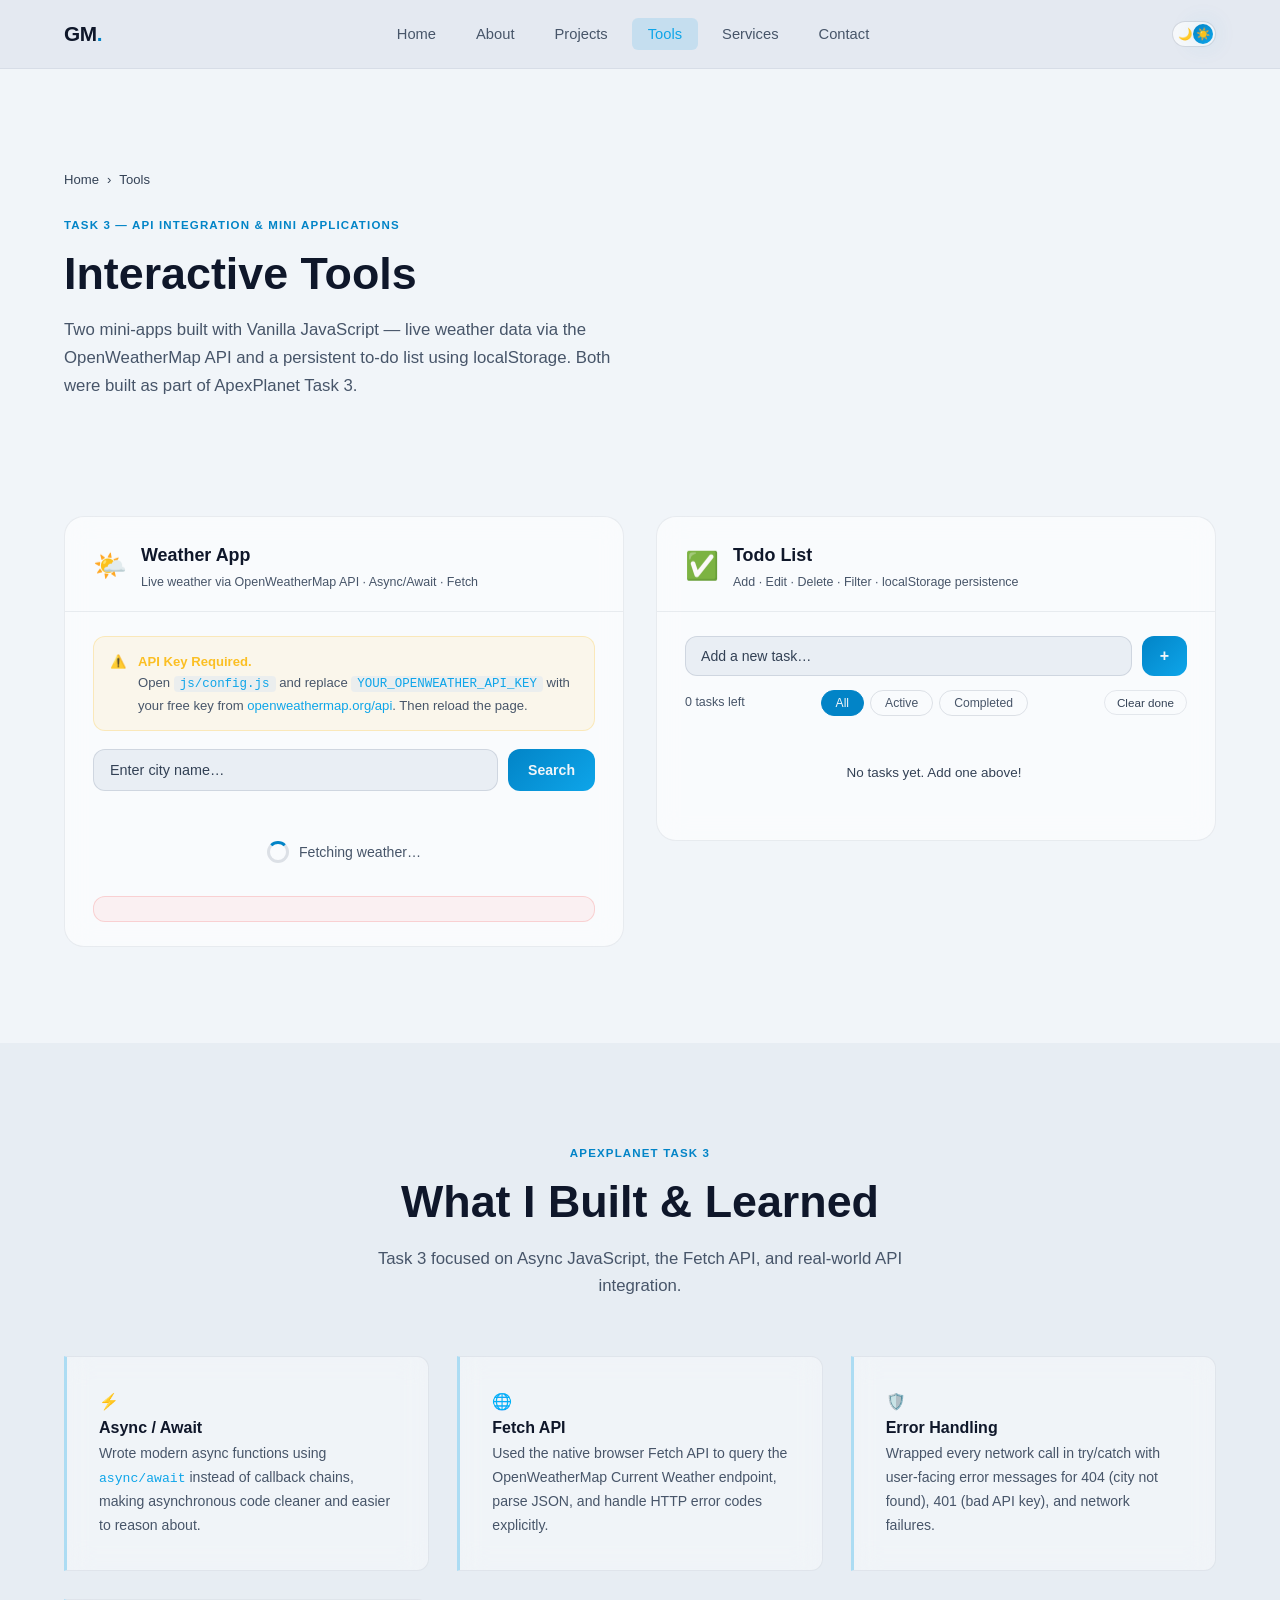
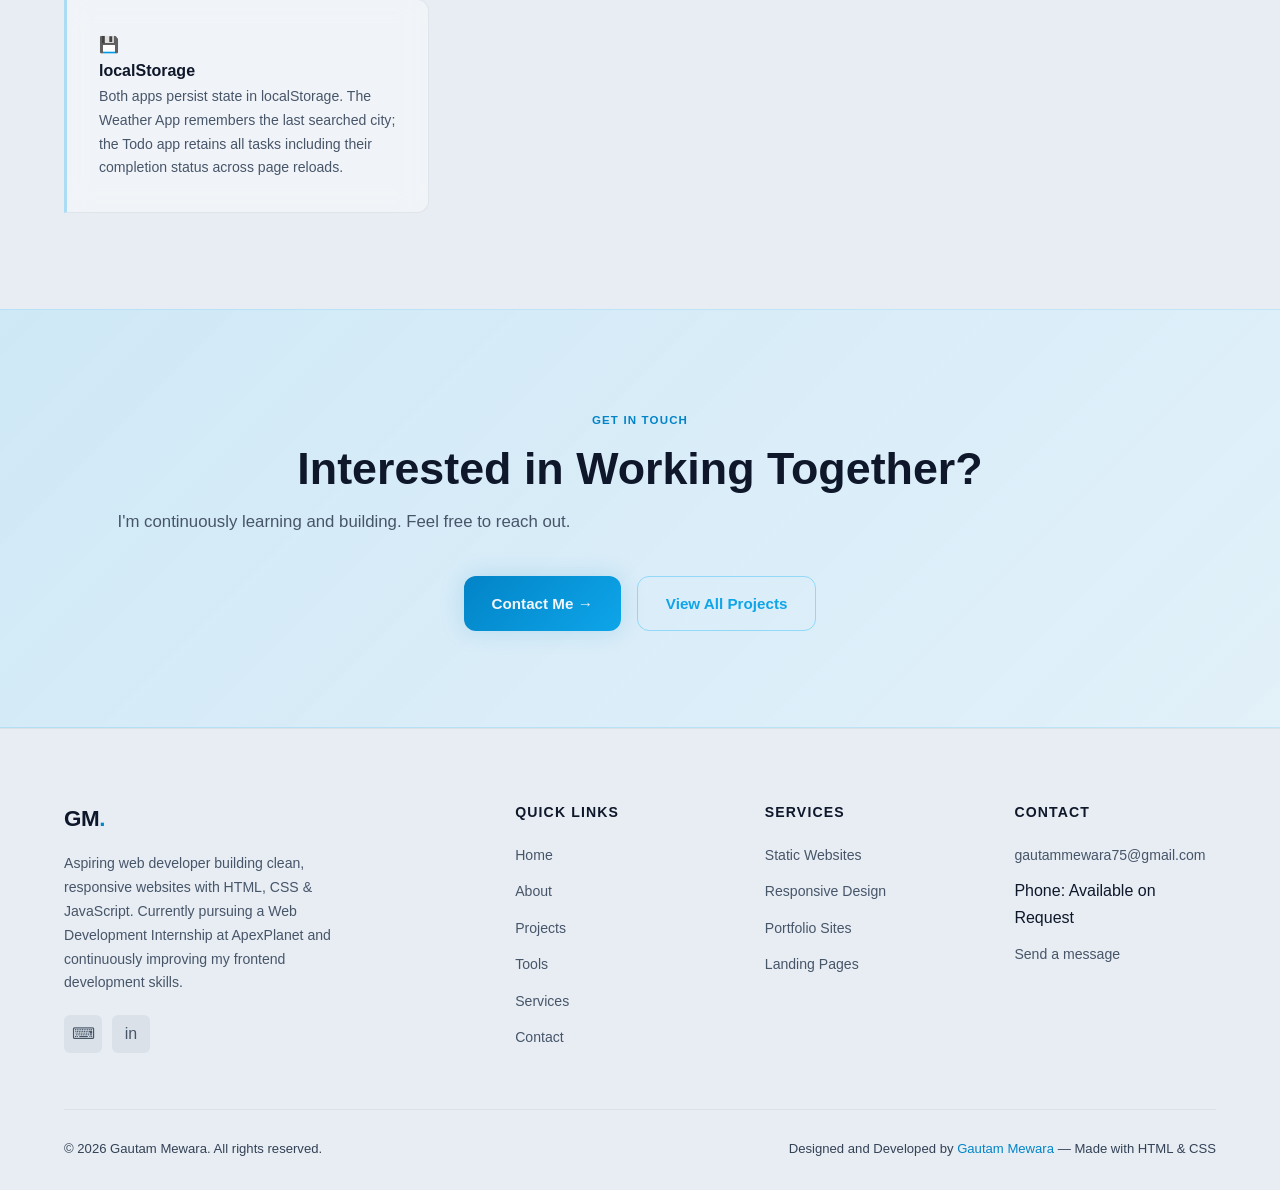
==== tools.html @ 964f6d67 "Add files via upload" ====
<!DOCTYPE html>
<html lang="en">
<head>
  <!-- Created by Gautam Mewara -->
  <script>
    (function () {
      try {
        var stored = localStorage.getItem('theme');
        var theme = stored || (matchMedia('(prefers-color-scheme: light)').matches ? 'light' : 'dark');
        if (theme === 'light') document.documentElement.setAttribute('data-theme', 'light');
      } catch (e) { /* localStorage unavailable */ }
    })();
  </script>
  <meta charset="UTF-8" />
  <meta name="viewport" content="width=device-width, initial-scale=1.0" />
  <meta name="description" content="Interactive Tools by Gautam Mewara — Weather App (OpenWeatherMap API) and Todo List with localStorage persistence. Task 3 — API Integration &amp; Mini Applications." />
  <title>Interactive Tools — Gautam Mewara</title>
  <link rel="stylesheet" href="css/style.css" />
  <link rel="preconnect" href="https://fonts.googleapis.com" />
  <link rel="preconnect" href="https://fonts.gstatic.com" crossorigin />
  <!-- Load API key config BEFORE any app scripts -->
  <script src="js/config.js"></script>
</head>
<body>
  <a href="#main-content" class="skip-link">Skip to content</a>

  <!-- ══ NAVBAR ══════════════════════════════════════════════ -->
  <header>
    <nav class="navbar" role="navigation" aria-label="Main navigation">
      <div class="container nav-inner">
        <a href="index.html" class="nav-logo">GM<span>.</span></a>

        <ul class="nav-links" role="list">
          <li><a href="index.html">Home</a></li>
          <li><a href="about.html">About</a></li>
          <li><a href="projects.html">Projects</a></li>
          <li><a href="tools.html" class="active" aria-current="page">Tools</a></li>
          <li><a href="services.html">Services</a></li>
          <li><a href="contact.html">Contact</a></li>
        </ul>

        <button class="nav-toggle" aria-label="Toggle mobile menu" aria-expanded="false">
          <span></span><span></span><span></span>
        </button>
        <button class="theme-toggle" id="theme-toggle" type="button" aria-pressed="false" aria-label="Switch to light theme">
          <span class="theme-icon theme-icon-dark" aria-hidden="true">🌙</span>
          <span class="theme-icon theme-icon-light" aria-hidden="true">☀️</span>
        </button>
      </div>
    </nav>
  </header>

  <main id="main-content">

    <!-- ══ PAGE HERO ══════════════════════════════════════════ -->
    <section class="tools-hero" aria-labelledby="tools-page-heading">
      <div class="container">
        <nav class="breadcrumb" aria-label="Breadcrumb">
          <a href="index.html">Home</a>
          <span aria-hidden="true">›</span>
          <span aria-current="page">Tools</span>
        </nav>
        <p class="tag">Task 3 — API Integration &amp; Mini Applications</p>
        <h1 class="section-title" id="tools-page-heading">Interactive Tools</h1>
        <p class="section-subtitle">
          Two mini-apps built with Vanilla JavaScript — live weather data via the OpenWeatherMap API
          and a persistent to-do list using localStorage. Both were built as part of ApexPlanet Task 3.
        </p>
      </div>
    </section>

    <!-- ══ TOOLS GRID ════════════════════════════════════════ -->
    <section class="section" style="padding-top:0;" aria-label="Mini Applications">
      <div class="container">
        <div class="tools-grid">

          <!-- ── WEATHER APP ─────────────────────────────────── -->
          <div class="app-card glass" id="weather-app">
            <div class="app-card-header">
              <span class="app-card-icon" aria-hidden="true">🌤️</span>
              <div>
                <h2>Weather App</h2>
                <p>Live weather via OpenWeatherMap API · Async/Await · Fetch</p>
              </div>
            </div>
            <div class="app-card-body">

              <!-- API key missing notice (hidden by default, shown by JS if key is placeholder) -->
              <div class="api-notice" id="weather-api-missing" hidden>
                <span aria-hidden="true">⚠️</span>
                <span>
                  <strong>API Key Required.</strong><br/>
                  Open <code>js/config.js</code> and replace <code>YOUR_OPENWEATHER_API_KEY</code>
                  with your free key from
                  <a href="https://openweathermap.org/api" target="_blank" rel="noopener noreferrer"
                     style="color:var(--sky-light);">openweathermap.org/api</a>.
                  Then reload the page.
                </span>
              </div>

              <!-- Search form -->
              <form id="weather-form" novalidate>
                <div class="weather-search-row">
                  <input
                    type="text"
                    id="weather-city-input"
                    name="city"
                    placeholder="Enter city name…"
                    autocomplete="off"
                    aria-label="City name"
                    maxlength="100"
                  />
                  <button type="submit" aria-label="Search weather">Search</button>
                </div>
              </form>

              <!-- Loading indicator -->
              <div class="weather-loader" id="weather-loader" hidden aria-live="polite" aria-label="Loading weather data">
                <div class="spinner" aria-hidden="true"></div>
                <span>Fetching weather…</span>
              </div>

              <!-- Error message -->
              <p class="weather-error" id="weather-error" hidden role="alert" aria-live="assertive"></p>

              <!-- Result card -->
              <div class="weather-result" id="weather-result" hidden aria-live="polite">
                <div class="weather-main">
                  <img class="weather-icon" id="w-icon" src="" alt="" />
                  <div>
                    <div class="weather-temp" id="w-temp"></div>
                    <div class="weather-desc" id="w-desc"></div>
                    <div class="weather-city-name" id="w-city"></div>
                  </div>
                </div>
                <div class="weather-details">
                  <div class="weather-detail-item">
                    <div class="weather-detail-label">Humidity</div>
                    <div class="weather-detail-value" id="w-humidity"></div>
                  </div>
                  <div class="weather-detail-item">
                    <div class="weather-detail-label">Wind Speed</div>
                    <div class="weather-detail-value" id="w-wind"></div>
                  </div>
                  <div class="weather-detail-item" style="border-right:none;">
                    <div class="weather-detail-label">Feels Like</div>
                    <div class="weather-detail-value" id="w-feels"></div>
                  </div>
                </div>
              </div>

            </div>
          </div>

          <!-- ── TODO LIST APP ───────────────────────────────── -->
          <div class="app-card glass" id="todo-app">
            <div class="app-card-header">
              <span class="app-card-icon" aria-hidden="true">✅</span>
              <div>
                <h2>Todo List</h2>
                <p>Add · Edit · Delete · Filter · localStorage persistence</p>
              </div>
            </div>
            <div class="app-card-body">

              <!-- Add task form -->
              <form id="todo-add-form" novalidate>
                <div class="todo-add-row">
                  <input
                    type="text"
                    id="todo-add-input"
                    name="task"
                    placeholder="Add a new task…"
                    autocomplete="off"
                    aria-label="New task"
                    maxlength="200"
                    required
                  />
                  <button type="submit" aria-label="Add task">+</button>
                </div>
              </form>

              <!-- Meta row: count, filters, clear done -->
              <div class="todo-meta-row">
                <span class="todo-count" id="todo-count" aria-live="polite">0 tasks left</span>
                <div class="todo-filters" role="group" aria-label="Filter tasks">
                  <button class="todo-filter-btn todo-filter-btn--active" data-filter="all" type="button">All</button>
                  <button class="todo-filter-btn" data-filter="active" type="button">Active</button>
                  <button class="todo-filter-btn" data-filter="completed" type="button">Completed</button>
                </div>
                <button class="todo-clear-btn" id="todo-clear-done" type="button">Clear done</button>
              </div>

              <!-- Task list -->
              <ul class="todo-list" id="todo-list" aria-label="Tasks" aria-live="polite">
                <li class="todo-empty" id="todo-empty">No tasks yet. Add one above!</li>
              </ul>

            </div>
          </div>

        </div>
      </div>
    </section>

    <!-- ══ TASK 3 INFO SECTION ═══════════════════════════════ -->
    <section class="section" style="background:var(--navy-mid);" aria-labelledby="task3-info-heading">
      <div class="container">
        <div class="text-center">
          <p class="tag">ApexPlanet Task 3</p>
          <h2 class="section-title" id="task3-info-heading">What I Built &amp; Learned</h2>
          <p class="section-subtitle">
            Task 3 focused on Async JavaScript, the Fetch API, and real-world API integration.
          </p>
        </div>
        <div class="why-grid" style="margin-top:40px;">
          <div class="why-card glass">
            <div class="why-icon" aria-hidden="true">⚡</div>
            <h4>Async / Await</h4>
            <p>Wrote modern async functions using <code style="color:var(--sky-light); font-size:.82rem;">async/await</code> instead of callback chains, making asynchronous code cleaner and easier to reason about.</p>
          </div>
          <div class="why-card glass">
            <div class="why-icon" aria-hidden="true">🌐</div>
            <h4>Fetch API</h4>
            <p>Used the native browser Fetch API to query the OpenWeatherMap Current Weather endpoint, parse JSON, and handle HTTP error codes explicitly.</p>
          </div>
          <div class="why-card glass">
            <div class="why-icon" aria-hidden="true">🛡️</div>
            <h4>Error Handling</h4>
            <p>Wrapped every network call in try/catch with user-facing error messages for 404 (city not found), 401 (bad API key), and network failures.</p>
          </div>
          <div class="why-card glass">
            <div class="why-icon" aria-hidden="true">💾</div>
            <h4>localStorage</h4>
            <p>Both apps persist state in localStorage. The Weather App remembers the last searched city; the Todo app retains all tasks including their completion status across page reloads.</p>
          </div>
        </div>
      </div>
    </section>

    <!-- ══ CTA ════════════════════════════════════════════════ -->
    <section class="cta-section" aria-labelledby="tools-cta-heading">
      <div class="container">
        <p class="tag">Get In Touch</p>
        <h2 class="section-title" id="tools-cta-heading">Interested in Working Together?</h2>
        <p class="section-subtitle">I'm continuously learning and building. Feel free to reach out.</p>
        <div class="cta-actions">
          <a href="contact.html" class="btn btn-primary">Contact Me →</a>
          <a href="projects.html" class="btn btn-outline">View All Projects</a>
        </div>
      </div>
    </section>

  </main>

  <!-- ══ FOOTER ════════════════════════════════════════════ -->
  <footer class="footer" role="contentinfo">
    <div class="container">
      <div class="footer-grid">
        <div class="footer-brand">
          <a href="index.html" class="nav-logo">GM<span>.</span></a>
          <p>Aspiring web developer building clean, responsive websites with HTML, CSS &amp; JavaScript. Currently pursuing a Web Development Internship at ApexPlanet and continuously improving my frontend development skills.</p>
          <div class="footer-social">
            <a href="https://github.com/gautammewara75" target="_blank" rel="noopener noreferrer" class="social-link" aria-label="GitHub">⌨</a>
            <a href="https://linkedin.com/in/gautammewara75" target="_blank" rel="noopener noreferrer" class="social-link" aria-label="LinkedIn">in</a>
          </div>
        </div>
        <div class="footer-col">
          <h4>Quick Links</h4>
          <ul>
            <li><a href="index.html">Home</a></li>
            <li><a href="about.html">About</a></li>
            <li><a href="projects.html">Projects</a></li>
            <li><a href="tools.html">Tools</a></li>
            <li><a href="services.html">Services</a></li>
            <li><a href="contact.html">Contact</a></li>
          </ul>
        </div>
        <div class="footer-col">
          <h4>Services</h4>
          <ul>
            <li><a href="services.html">Static Websites</a></li>
            <li><a href="services.html">Responsive Design</a></li>
            <li><a href="services.html">Portfolio Sites</a></li>
            <li><a href="services.html">Landing Pages</a></li>
          </ul>
        </div>
        <div class="footer-col">
          <h4>Contact</h4>
          <ul>
            <li><a href="mailto:gautammewara75@gmail.com">gautammewara75@gmail.com</a></li>
            <li><span>Phone: Available on Request</span></li>
            <li><a href="contact.html">Send a message</a></li>
          </ul>
        </div>
      </div>
      <div class="footer-bottom">
        <p>© 2026 Gautam Mewara. All rights reserved.</p>
        <p>Designed and Developed by <a href="about.html">Gautam Mewara</a> — Made with HTML &amp; CSS</p>
      </div>
    </div>
  </footer>

  <button id="back-to-top" class="back-to-top" type="button" aria-label="Back to top">↑</button>

  <!-- App scripts (config.js already loaded in <head>) -->
  <script src="js/script.js"></script>
  <script src="js/weather.js"></script>
  <script src="js/todo.js"></script>
</body>
</html>
---- css/style.css ----
/* ============================================================
   style.css — Gautam Mewara Portfolio
   Created by Gautam Mewara
   ============================================================ */

/* ── Reset & Base ─────────────────────────────────────────── */
*, *::before, *::after { box-sizing: border-box; margin: 0; padding: 0; }

:root {
  --navy:       #0f172a;
  --navy-mid:   #1e293b;
  --sky:        #0ea5e9;
  --sky-light:  #38bdf8;
  --snow:       #f8fafc;
  --slate:      #94a3b8;
  --slate-dark: #64748b;
  --white:      #ffffff;

  /* RGB triplets used inside rgba() so the dark/light theme can swap the
     base colour while every existing opacity value stays untouched. */
  --surface-rgb: 30,41,59;    /* card / glass panels */
  --deep-rgb:    15,23,42;    /* navbar, inputs, deepest panels */
  --ink-rgb:     148,163,184; /* borders, dividers, track lines */

  --radius-sm:  6px;
  --radius-md:  12px;
  --radius-lg:  20px;
  --radius-xl:  32px;

  --shadow-sm:  0 1px 3px rgba(0,0,0,.3);
  --shadow-md:  0 4px 16px rgba(0,0,0,.4);
  --shadow-lg:  0 8px 32px rgba(0,0,0,.5);
  --shadow-glow: 0 0 24px rgba(14,165,233,.35);

  --transition: .28s cubic-bezier(.4,0,.2,1);

  --font-display: 'Space Grotesk', sans-serif;
  --font-body:    'Inter', sans-serif;
}

/* ── Light theme overrides ─────────────────────────────────────────
   Toggled by setting data-theme="light" on <html> (see js/script.js).
   Only colour tokens change; layout, spacing and content stay identical. */
html[data-theme="light"] {
  --navy:       #f1f5f9;
  --navy-mid:   #e7edf3;
  --sky:        #0284c7;
  --sky-light:  #0ea5e9;
  --snow:       #0f172a;
  --slate:      #475569;
  --slate-dark: #334155;
  --white:      #0f172a;

  --surface-rgb: 255,255,255;
  --deep-rgb:    226,232,240;
  --ink-rgb:     100,116,139;

  --shadow-sm:  0 1px 3px rgba(15,23,42,.08);
  --shadow-md:  0 4px 16px rgba(15,23,42,.10);
  --shadow-lg:  0 8px 32px rgba(15,23,42,.14);
  --shadow-glow: 0 0 24px rgba(2,132,199,.18);
}

html { scroll-behavior: smooth; font-size: 16px; }

/* Keeps in-page anchor jumps (FAQ links, section-nav dots, skip link) from
   hiding under the sticky navbar */
[id] { scroll-margin-top: 84px; }

body {
  font-family: var(--font-body);
  background: var(--navy);
  color: var(--snow);
  line-height: 1.65;
  overflow-x: hidden;
  transition: background-color var(--transition), color var(--transition);
}

a { color: var(--sky-light); text-decoration: none; transition: color var(--transition); }
a:hover { color: var(--white); }
img { display: block; max-width: 100%; }
ul { list-style: none; }
button { cursor: pointer; font-family: inherit; }

/* Google Fonts import */
@import url('https://fonts.googleapis.com/css2?family=Space+Grotesk:wght@400;500;600;700&family=Inter:wght@400;500;600&display=swap');

/* ── Utility ──────────────────────────────────────────────── */
.container { width: 90%; max-width: 1200px; margin: 0 auto; }
.section    { padding: 96px 0; }
.section-sm { padding: 64px 0; }

.tag {
  display: inline-block;
  font-size: .72rem;
  font-weight: 600;
  letter-spacing: .1em;
  text-transform: uppercase;
  color: var(--sky);
  margin-bottom: 12px;
}

.section-title {
  font-family: var(--font-display);
  font-size: clamp(1.9rem, 3.5vw, 2.8rem);
  font-weight: 700;
  color: var(--white);
  line-height: 1.2;
  margin-bottom: 16px;
}

.section-subtitle {
  color: var(--slate);
  font-size: 1.05rem;
  max-width: 560px;
  margin-bottom: 56px;
}

.text-center { text-align: center; }
.text-center .section-subtitle { margin-left: auto; margin-right: auto; }

/* ── Buttons ──────────────────────────────────────────────── */
.btn {
  display: inline-flex;
  align-items: center;
  gap: 8px;
  padding: 14px 28px;
  border-radius: var(--radius-md);
  font-size: .95rem;
  font-weight: 600;
  transition: all var(--transition);
  border: none;
  position: relative;
  overflow: hidden;
}

.btn-primary {
  background: linear-gradient(135deg, var(--sky), var(--sky-light));
  color: var(--navy);
  box-shadow: var(--shadow-glow);
}
.btn-primary:hover {
  transform: translateY(-2px);
  box-shadow: 0 0 36px rgba(14,165,233,.55);
  color: var(--navy);
}

.btn-outline {
  background: transparent;
  border: 1.5px solid rgba(56,189,248,.45);
  color: var(--sky-light);
}
.btn-outline:hover {
  background: rgba(14,165,233,.12);
  border-color: var(--sky-light);
  transform: translateY(-2px);
  color: var(--white);
}

/* ── Glassmorphism card ───────────────────────────────────── */
.glass {
  background: rgba(var(--surface-rgb),.6);
  border: 1px solid rgba(var(--ink-rgb),.12);
  backdrop-filter: blur(14px);
  -webkit-backdrop-filter: blur(14px);
  border-radius: var(--radius-lg);
}

/* ══════════════════════════════════════════════════════════
   NAVBAR
══════════════════════════════════════════════════════════ */
.navbar {
  position: sticky;
  top: 0;
  z-index: 1000;
  background: rgba(var(--deep-rgb),.88);
  border-bottom: 1px solid rgba(var(--ink-rgb),.1);
  backdrop-filter: blur(18px);
  -webkit-backdrop-filter: blur(18px);
  padding: 0;
}

.nav-inner {
  display: flex;
  align-items: center;
  justify-content: space-between;
  height: 68px;
}

.nav-logo {
  font-family: var(--font-display);
  font-size: 1.3rem;
  font-weight: 700;
  color: var(--white);
  letter-spacing: -.02em;
}
.nav-logo span { color: var(--sky); }

.nav-links {
  display: flex;
  gap: 8px;
  align-items: center;
}

.nav-links a {
  color: var(--slate);
  font-size: .92rem;
  font-weight: 500;
  padding: 8px 16px;
  border-radius: var(--radius-sm);
  transition: all var(--transition);
}
.nav-links a:hover,
.nav-links a.active {
  color: var(--white);
  background: rgba(14,165,233,.14);
}
.nav-links a.active { color: var(--sky-light); }

/* Hamburger */
.nav-toggle {
  display: none;
  flex-direction: column;
  gap: 5px;
  background: none;
  border: none;
  padding: 6px;
}
.nav-toggle span {
  display: block;
  width: 24px;
  height: 2px;
  background: var(--snow);
  border-radius: 2px;
  transition: all var(--transition);
}
.nav-toggle.open span:nth-child(1) { transform: translateY(7px) rotate(45deg); }
.nav-toggle.open span:nth-child(2) { opacity: 0; }
.nav-toggle.open span:nth-child(3) { transform: translateY(-7px) rotate(-45deg); }

/* Theme toggle */
.theme-toggle {
  position: relative;
  width: 44px;
  height: 26px;
  border-radius: 99px;
  border: 1px solid rgba(var(--ink-rgb),.25);
  background: rgba(var(--surface-rgb),.7);
  cursor: pointer;
  flex-shrink: 0;
  margin-left: 8px;
  transition: border-color var(--transition);
}
.theme-toggle:hover { border-color: rgba(14,165,233,.4); }
.theme-toggle::before {
  content: '';
  position: absolute;
  top: 2px; left: 2px;
  width: 20px; height: 20px;
  border-radius: 50%;
  background: linear-gradient(135deg, var(--sky), var(--sky-light));
  box-shadow: var(--shadow-glow);
  transition: transform var(--transition);
}
html[data-theme="light"] .theme-toggle::before { transform: translateX(18px); }
.theme-toggle .theme-icon {
  position: absolute;
  top: 50%;
  font-size: .72rem;
  transform: translateY(-50%);
  pointer-events: none;
}
.theme-icon-dark  { left: 5px; }
.theme-icon-light { right: 5px; }

/* Skip link (accessibility) */
.skip-link {
  position: absolute;
  left: 12px;
  top: -60px;
  z-index: 2000;
  background: var(--sky);
  color: var(--navy);
  font-weight: 600;
  font-size: .85rem;
  padding: 10px 18px;
  border-radius: var(--radius-sm);
  transition: top var(--transition);
}
.skip-link:focus { top: 12px; }

/* Visible keyboard focus across the site */
a:focus-visible,
button:focus-visible,
input:focus-visible,
select:focus-visible,
textarea:focus-visible,
[tabindex]:focus-visible {
  outline: 2px solid var(--sky-light);
  outline-offset: 3px;
  border-radius: 4px;
}

/* ══════════════════════════════════════════════════════════
   HERO
══════════════════════════════════════════════════════════ */
.hero {
  min-height: calc(100vh - 68px);
  display: flex;
  align-items: center;
  position: relative;
  overflow: hidden;
  padding: 80px 0;
}

/* Grid mesh background */
.hero::before {
  content: '';
  position: absolute;
  inset: 0;
  background-image:
    linear-gradient(rgba(14,165,233,.06) 1px, transparent 1px),
    linear-gradient(90deg, rgba(14,165,233,.06) 1px, transparent 1px);
  background-size: 48px 48px;
  pointer-events: none;
}

/* Ambient orbs */
.hero::after {
  content: '';
  position: absolute;
  width: 600px; height: 600px;
  background: radial-gradient(circle, rgba(14,165,233,.18) 0%, transparent 70%);
  top: -100px; right: -100px;
  pointer-events: none;
  border-radius: 50%;
}

.hero-orb-2 {
  position: absolute;
  width: 400px; height: 400px;
  background: radial-gradient(circle, rgba(56,189,248,.1) 0%, transparent 70%);
  bottom: -80px; left: -80px;
  border-radius: 50%;
  pointer-events: none;
}

.hero-grid {
  display: grid;
  grid-template-columns: 1fr 1fr;
  gap: 64px;
  align-items: center;
  position: relative;
  z-index: 1;
}

.hero-eyebrow {
  display: inline-flex;
  align-items: center;
  gap: 8px;
  background: rgba(14,165,233,.12);
  border: 1px solid rgba(14,165,233,.3);
  border-radius: 99px;
  padding: 6px 16px;
  font-size: .82rem;
  font-weight: 600;
  color: var(--sky-light);
  letter-spacing: .06em;
  margin-bottom: 24px;
}
.hero-eyebrow::before {
  content: '';
  width: 7px; height: 7px;
  background: var(--sky);
  border-radius: 50%;
  animation: pulse 2s ease-in-out infinite;
}

@keyframes pulse {
  0%, 100% { opacity: 1; transform: scale(1); }
  50%       { opacity: .5; transform: scale(1.4); }
}

.hero-title {
  font-family: var(--font-display);
  font-size: clamp(2.4rem, 5.5vw, 4rem);
  font-weight: 700;
  line-height: 1.12;
  color: var(--white);
  margin-bottom: 8px;
}
.hero-title .highlight {
  background: linear-gradient(135deg, var(--sky), var(--sky-light));
  -webkit-background-clip: text;
  -webkit-text-fill-color: transparent;
  background-clip: text;
}

.hero-subtitle {
  font-size: 1.15rem;
  color: var(--slate);
  margin-bottom: 36px;
  max-width: 480px;
}

.hero-actions { display: flex; gap: 16px; flex-wrap: wrap; }

.hero-stats {
  display: flex;
  gap: 32px;
  margin-top: 48px;
  padding-top: 40px;
  border-top: 1px solid rgba(var(--ink-rgb),.12);
}
.stat-item { display: flex; flex-direction: column; }
.stat-number {
  font-family: var(--font-display);
  font-size: 1.8rem;
  font-weight: 700;
  color: var(--sky-light);
}
.stat-label { font-size: .82rem; color: var(--slate); }

/* Hero visual */
.hero-visual {
  display: flex;
  justify-content: center;
  align-items: center;
}

.hero-card {
  width: 360px;
  padding: 36px;
  position: relative;
}

.hero-card-avatar {
  width: 80px; height: 80px;
  border-radius: 50%;
  background: linear-gradient(135deg, var(--sky), var(--sky-light));
  display: flex;
  align-items: center;
  justify-content: center;
  font-family: var(--font-display);
  font-size: 2rem;
  font-weight: 700;
  color: var(--navy);
  margin-bottom: 20px;
  box-shadow: var(--shadow-glow);
}

.hero-card-name {
  font-family: var(--font-display);
  font-size: 1.3rem;
  font-weight: 700;
  color: var(--white);
  margin-bottom: 4px;
}
.hero-card-role { font-size: .88rem; color: var(--sky-light); margin-bottom: 20px; }

.hero-card-skills { display: flex; flex-wrap: wrap; gap: 8px; margin-bottom: 24px; }
.skill-tag {
  background: rgba(14,165,233,.14);
  border: 1px solid rgba(14,165,233,.25);
  color: var(--sky-light);
  font-size: .76rem;
  font-weight: 600;
  padding: 4px 12px;
  border-radius: 99px;
  letter-spacing: .04em;
}

.hero-card-progress { display: flex; flex-direction: column; gap: 12px; }
.progress-item {}
.progress-label {
  display: flex;
  justify-content: space-between;
  font-size: .8rem;
  color: var(--slate);
  margin-bottom: 6px;
}
.progress-bar {
  height: 5px;
  background: rgba(var(--ink-rgb),.15);
  border-radius: 99px;
  overflow: hidden;
}
.progress-fill {
  height: 100%;
  background: linear-gradient(90deg, var(--sky), var(--sky-light));
  border-radius: 99px;
  animation: fillBar 1.4s ease forwards;
  width: 0;
}
@keyframes fillBar { to { width: var(--pct); } }

/* ══════════════════════════════════════════════════════════
   ABOUT PREVIEW
══════════════════════════════════════════════════════════ */
.about-preview { background: var(--navy-mid); }

.about-grid {
  display: grid;
  grid-template-columns: 1fr 1fr;
  gap: 72px;
  align-items: center;
}

.about-img-wrap {
  position: relative;
}
.about-img-box {
  width: 100%;
  aspect-ratio: 1;
  border-radius: var(--radius-xl);
  overflow: hidden;
  box-shadow: var(--shadow-lg);
}
.about-img-box img { width: 100%; height: 100%; object-fit: cover; }

.about-badge {
  position: absolute;
  bottom: -20px; right: -20px;
  padding: 18px 22px;
  text-align: center;
}
.about-badge-num {
  font-family: var(--font-display);
  font-size: 2rem;
  font-weight: 700;
  color: var(--sky-light);
  display: block;
}
.about-badge-txt { font-size: .78rem; color: var(--slate); }

.about-text .section-subtitle { margin-bottom: 32px; }

.about-highlights { display: flex; flex-direction: column; gap: 16px; margin-bottom: 36px; }
.highlight-item {
  display: flex;
  align-items: flex-start;
  gap: 14px;
  padding: 16px;
  border-radius: var(--radius-md);
  background: rgba(var(--deep-rgb),.5);
  border: 1px solid rgba(var(--ink-rgb),.08);
  transition: border-color var(--transition);
}
.highlight-item:hover { border-color: rgba(14,165,233,.3); }

.highlight-icon {
  width: 38px; height: 38px;
  border-radius: var(--radius-sm);
  background: rgba(14,165,233,.14);
  display: flex; align-items: center; justify-content: center;
  font-size: 1.1rem;
  flex-shrink: 0;
}
.highlight-text strong { display: block; color: var(--white); font-size: .9rem; }
.highlight-text span { font-size: .82rem; color: var(--slate); }

/* ══════════════════════════════════════════════════════════
   SERVICES PREVIEW
══════════════════════════════════════════════════════════ */
.services-grid {
  display: grid;
  grid-template-columns: repeat(3, 1fr);
  gap: 24px;
}

.service-card {
  padding: 32px 28px;
  transition: all var(--transition);
  position: relative;
  overflow: hidden;
}
.service-card::before {
  content: '';
  position: absolute;
  top: 0; left: 0; right: 0;
  height: 3px;
  background: linear-gradient(90deg, var(--sky), var(--sky-light));
  transform: scaleX(0);
  transition: transform var(--transition);
  transform-origin: left;
}
.service-card:hover { transform: translateY(-6px); box-shadow: var(--shadow-glow); }
.service-card:hover::before { transform: scaleX(1); }

.service-icon {
  width: 52px; height: 52px;
  border-radius: var(--radius-md);
  background: rgba(14,165,233,.14);
  display: flex; align-items: center; justify-content: center;
  font-size: 1.4rem;
  margin-bottom: 20px;
  transition: background var(--transition);
}
.service-card:hover .service-icon { background: rgba(14,165,233,.28); }

.service-card h3 {
  font-family: var(--font-display);
  font-size: 1.05rem;
  font-weight: 600;
  color: var(--white);
  margin-bottom: 10px;
}
.service-card p { font-size: .88rem; color: var(--slate); line-height: 1.7; }

/* ══════════════════════════════════════════════════════════
   SKILLS SECTION
══════════════════════════════════════════════════════════ */
.skills-section { background: var(--navy-mid); }

.skills-grid {
  display: grid;
  grid-template-columns: repeat(4, 1fr);
  gap: 20px;
}

.skill-card {
  padding: 28px 22px;
  text-align: center;
  transition: all var(--transition);
}
.skill-card:hover { transform: translateY(-4px); border-color: rgba(14,165,233,.35); }

.skill-card-icon {
  font-size: 2.4rem;
  margin-bottom: 12px;
  display: block;
}
.skill-card h4 {
  font-family: var(--font-display);
  font-size: .95rem;
  font-weight: 600;
  color: var(--white);
  margin-bottom: 6px;
}
.skill-card p { font-size: .8rem; color: var(--slate); }

.skill-level-bar {
  margin-top: 14px;
  height: 4px;
  background: rgba(var(--ink-rgb),.15);
  border-radius: 99px;
  overflow: hidden;
}
.skill-level-fill {
  height: 100%;
  background: linear-gradient(90deg, var(--sky), var(--sky-light));
  border-radius: 99px;
}

/* ══════════════════════════════════════════════════════════
   WHY CHOOSE ME
══════════════════════════════════════════════════════════ */
.why-grid {
  display: grid;
  grid-template-columns: repeat(3, 1fr);
  gap: 28px;
}
.why-card {
  padding: 32px;
  border-left: 3px solid rgba(14,165,233,.3);
  background: rgba(var(--surface-rgb),.4);
  border-radius: 0 var(--radius-md) var(--radius-md) 0;
  transition: all var(--transition);
}
.why-card:hover { border-left-color: var(--sky); background: rgba(var(--surface-rgb),.7); }

.why-card h3 {
  font-family: var(--font-display);
  font-size: 1rem;
  font-weight: 600;
  color: var(--white);
  margin-bottom: 10px;
}
.why-card p { font-size: .88rem; color: var(--slate); line-height: 1.7; }
.why-number {
  font-family: var(--font-display);
  font-size: 2.5rem;
  font-weight: 700;
  color: rgba(14,165,233,.2);
  line-height: 1;
  margin-bottom: 12px;
}

/* ══════════════════════════════════════════════════════════
   TESTIMONIALS
══════════════════════════════════════════════════════════ */
.testimonials { background: var(--navy-mid); }

.testimonial-grid {
  display: grid;
  grid-template-columns: repeat(3, 1fr);
  gap: 24px;
}
.testimonial-card { padding: 28px; }
.testimonial-quote {
  font-size: .92rem;
  color: var(--slate);
  line-height: 1.75;
  margin-bottom: 20px;
  font-style: italic;
}
.testimonial-quote::before { content: '"'; color: var(--sky); font-size: 1.4rem; }

.testimonial-author { display: flex; align-items: center; gap: 12px; }
.testimonial-avatar {
  width: 44px; height: 44px;
  border-radius: 50%;
  overflow: hidden;
  border: 2px solid rgba(14,165,233,.3);
}
.testimonial-avatar img { width: 100%; height: 100%; object-fit: cover; }
.testimonial-name { font-weight: 600; color: var(--white); font-size: .88rem; }
.testimonial-role { font-size: .78rem; color: var(--slate-dark); }

.stars { color: #fbbf24; font-size: .85rem; margin-bottom: 14px; letter-spacing: 2px; }

/* ══════════════════════════════════════════════════════════
   IMAGE GALLERY
══════════════════════════════════════════════════════════ */
.gallery-grid {
  display: grid;
  grid-template-columns: repeat(4, 1fr);
  grid-template-rows: auto auto;
  gap: 12px;
}
.gallery-item {
  border-radius: var(--radius-md);
  overflow: hidden;
  position: relative;
  cursor: pointer;
}
.gallery-item:nth-child(1) { grid-column: span 2; grid-row: span 2; }
.gallery-item:nth-child(4) { grid-column: span 2; }

.gallery-item img {
  width: 100%;
  height: 100%;
  object-fit: cover;
  transition: transform .5s ease;
  min-height: 180px;
}
.gallery-item:hover img { transform: scale(1.05); }

.gallery-overlay {
  position: absolute;
  inset: 0;
  background: linear-gradient(to top, rgba(var(--deep-rgb),.8), transparent);
  opacity: 0;
  transition: opacity var(--transition);
  display: flex;
  align-items: flex-end;
  padding: 16px;
}
.gallery-item:hover .gallery-overlay { opacity: 1; }
.gallery-overlay span { color: var(--white); font-size: .82rem; font-weight: 500; }

/* ══════════════════════════════════════════════════════════
   CTA
══════════════════════════════════════════════════════════ */
.cta-section {
  background: linear-gradient(135deg, rgba(14,165,233,.15), rgba(56,189,248,.08));
  border-top: 1px solid rgba(14,165,233,.15);
  border-bottom: 1px solid rgba(14,165,233,.15);
  text-align: center;
  padding: 96px 0;
}
.cta-section .section-title { margin-bottom: 12px; }
.cta-section .section-subtitle { margin-bottom: 40px; }
.cta-actions { display: flex; gap: 16px; justify-content: center; flex-wrap: wrap; }

/* ══════════════════════════════════════════════════════════
   FOOTER
══════════════════════════════════════════════════════════ */
.footer {
  background: var(--navy-mid);
  border-top: 1px solid rgba(var(--ink-rgb),.1);
  padding: 72px 0 32px;
}

.footer-grid {
  display: grid;
  grid-template-columns: 2fr 1fr 1fr 1fr;
  gap: 48px;
  margin-bottom: 56px;
}

.footer-brand .nav-logo { font-size: 1.4rem; margin-bottom: 14px; display: block; }
.footer-brand p { font-size: .88rem; color: var(--slate); max-width: 280px; line-height: 1.7; }

.footer-social {
  display: flex;
  gap: 10px;
  margin-top: 20px;
}
.social-link {
  width: 38px; height: 38px;
  border-radius: var(--radius-sm);
  background: rgba(var(--ink-rgb),.1);
  display: flex; align-items: center; justify-content: center;
  font-size: 1rem;
  transition: all var(--transition);
  color: var(--slate);
  text-decoration: none;
}
.social-link:hover { background: var(--sky); color: var(--navy); transform: translateY(-2px); }

.footer-col h4 {
  font-family: var(--font-display);
  font-size: .88rem;
  font-weight: 600;
  color: var(--white);
  text-transform: uppercase;
  letter-spacing: .08em;
  margin-bottom: 18px;
}
.footer-col ul { display: flex; flex-direction: column; gap: 10px; }
.footer-col ul li a {
  font-size: .88rem;
  color: var(--slate);
  transition: color var(--transition);
}
.footer-col ul li a:hover { color: var(--sky-light); }

.footer-bottom {
  padding-top: 28px;
  border-top: 1px solid rgba(var(--ink-rgb),.1);
  display: flex;
  justify-content: space-between;
  align-items: center;
  flex-wrap: wrap;
  gap: 12px;
}
.footer-bottom p { font-size: .82rem; color: var(--slate-dark); }
.footer-bottom a { color: var(--sky); font-size: .82rem; }

/* ══════════════════════════════════════════════════════════
   PAGE HERO (inner pages)
══════════════════════════════════════════════════════════ */
.page-hero {
  padding: 96px 0 72px;
  background: var(--navy-mid);
  position: relative;
  overflow: hidden;
  border-bottom: 1px solid rgba(var(--ink-rgb),.1);
}
.page-hero::before {
  content: '';
  position: absolute;
  inset: 0;
  background-image:
    linear-gradient(rgba(14,165,233,.04) 1px, transparent 1px),
    linear-gradient(90deg, rgba(14,165,233,.04) 1px, transparent 1px);
  background-size: 48px 48px;
}
.page-hero .container { position: relative; z-index: 1; }

.breadcrumb {
  display: flex;
  align-items: center;
  gap: 8px;
  margin-bottom: 20px;
  font-size: .82rem;
  color: var(--slate-dark);
}
.breadcrumb a { color: var(--slate-dark); }
.breadcrumb a:hover { color: var(--sky); }
.breadcrumb span { color: var(--slate-dark); }

/* ══════════════════════════════════════════════════════════
   ABOUT PAGE
══════════════════════════════════════════════════════════ */
.about-intro-grid {
  display: grid;
  grid-template-columns: 5fr 7fr;
  gap: 80px;
  align-items: start;
}

.about-profile-card { padding: 36px; text-align: center; }
.profile-avatar {
  width: 120px; height: 120px;
  border-radius: 50%;
  background: linear-gradient(135deg, var(--sky), var(--sky-light));
  display: flex; align-items: center; justify-content: center;
  font-family: var(--font-display);
  font-size: 3rem;
  font-weight: 700;
  color: var(--navy);
  margin: 0 auto 20px;
  box-shadow: var(--shadow-glow);
}
.profile-avatar-image {
  width: 120px;
  height: 120px;
  border-radius: 50%;
  object-fit: cover;
  display: block;
  margin: 0 auto 20px;
  border: 3px solid var(--sky-light);
  box-shadow: var(--shadow-glow);
}
.profile-name {
  font-family: var(--font-display);
  font-size: 1.4rem;
  font-weight: 700;
  color: var(--white);
  margin-bottom: 4px;
}
.profile-role { color: var(--sky-light); font-size: .9rem; margin-bottom: 20px; }
.profile-location { font-size: .82rem; color: var(--slate); display: flex; align-items: center; justify-content: center; gap: 6px; }
.profile-divider { margin: 20px 0; border: none; border-top: 1px solid rgba(var(--ink-rgb),.12); }

.profile-info-row { display: flex; justify-content: space-between; align-items: center; padding: 8px 0; }
.profile-info-row span:first-child { font-size: .82rem; color: var(--slate-dark); }
.profile-info-row span:last-child { font-size: .82rem; color: var(--white); font-weight: 500; }

.about-text-content .section-title { margin-bottom: 16px; }
.about-text-content p { color: var(--slate); line-height: 1.8; margin-bottom: 20px; font-size: .95rem; }
.about-text-content strong { color: var(--white); }

/* Education */
.education-section { background: var(--navy-mid); }

.education-list { display: flex; flex-direction: column; gap: 24px; }
.education-item {
  display: flex;
  gap: 24px;
  padding: 28px;
  align-items: flex-start;
}
.edu-year {
  flex-shrink: 0;
  width: 90px;
  background: rgba(14,165,233,.12);
  border: 1px solid rgba(14,165,233,.25);
  border-radius: var(--radius-sm);
  text-align: center;
  padding: 10px 6px;
  font-family: var(--font-display);
  font-size: .8rem;
  font-weight: 600;
  color: var(--sky-light);
}
.edu-content h3 {
  font-family: var(--font-display);
  font-size: 1.05rem;
  font-weight: 600;
  color: var(--white);
  margin-bottom: 4px;
}
.edu-school { color: var(--sky-light); font-size: .88rem; margin-bottom: 6px; }
.edu-desc { font-size: .85rem; color: var(--slate); line-height: 1.7; }

/* Skills Table */
.skills-table-section {}

.skills-table-wrap { overflow-x: auto; border-radius: var(--radius-lg); border: 1px solid rgba(var(--ink-rgb),.12); }

.skills-table {
  width: 100%;
  border-collapse: collapse;
  font-size: .9rem;
}
.skills-table thead {
  background: rgba(14,165,233,.12);
}
.skills-table th {
  padding: 16px 20px;
  text-align: left;
  font-family: var(--font-display);
  font-size: .78rem;
  font-weight: 600;
  text-transform: uppercase;
  letter-spacing: .08em;
  color: var(--sky-light);
  border-bottom: 1px solid rgba(var(--ink-rgb),.12);
}
.skills-table td {
  padding: 16px 20px;
  border-bottom: 1px solid rgba(var(--ink-rgb),.07);
  color: var(--slate);
}
.skills-table tbody tr:last-child td { border-bottom: none; }
.skills-table tbody tr { transition: background var(--transition); }
.skills-table tbody tr:hover { background: rgba(14,165,233,.05); }
.skills-table td:first-child { color: var(--white); font-weight: 500; }

.badge {
  display: inline-block;
  padding: 3px 12px;
  border-radius: 99px;
  font-size: .74rem;
  font-weight: 600;
}
.badge-sky { background: rgba(14,165,233,.15); color: var(--sky-light); border: 1px solid rgba(14,165,233,.25); }
.badge-green { background: rgba(34,197,94,.12); color: #4ade80; border: 1px solid rgba(34,197,94,.2); }
.badge-yellow { background: rgba(251,191,36,.1); color: #fbbf24; border: 1px solid rgba(251,191,36,.2); }

/* Journey */
.journey-section { background: var(--navy-mid); }
.journey-grid { display: grid; grid-template-columns: 1fr 1fr; gap: 40px; }
.journey-card { padding: 32px; }
.journey-card h3 {
  font-family: var(--font-display);
  font-size: 1.05rem;
  font-weight: 600;
  color: var(--white);
  margin-bottom: 12px;
}
.journey-card p { font-size: .88rem; color: var(--slate); line-height: 1.75; }
.journey-icon { font-size: 1.8rem; margin-bottom: 14px; display: block; }

/* ══════════════════════════════════════════════════════════
   SERVICES PAGE
══════════════════════════════════════════════════════════ */
.services-full-grid {
  display: grid;
  grid-template-columns: repeat(3, 1fr);
  gap: 28px;
}

.service-full-card {
  padding: 36px 30px;
  transition: all var(--transition);
  position: relative;
  overflow: hidden;
  display: flex;
  flex-direction: column;
}
.service-full-card::after {
  content: '';
  position: absolute;
  bottom: 0; left: 0; right: 0;
  height: 3px;
  background: linear-gradient(90deg, var(--sky), var(--sky-light));
  transform: scaleX(0);
  transform-origin: left;
  transition: transform var(--transition);
}
.service-full-card:hover { transform: translateY(-8px); box-shadow: var(--shadow-glow); }
.service-full-card:hover::after { transform: scaleX(1); }

.sf-icon {
  width: 60px; height: 60px;
  border-radius: var(--radius-md);
  background: rgba(14,165,233,.12);
  border: 1px solid rgba(14,165,233,.2);
  display: flex; align-items: center; justify-content: center;
  font-size: 1.7rem;
  margin-bottom: 22px;
  transition: all var(--transition);
}
.service-full-card:hover .sf-icon { background: rgba(14,165,233,.24); transform: scale(1.08); }

.sf-title {
  font-family: var(--font-display);
  font-size: 1.1rem;
  font-weight: 600;
  color: var(--white);
  margin-bottom: 12px;
}
.sf-desc { font-size: .88rem; color: var(--slate); line-height: 1.75; flex: 1; margin-bottom: 22px; }

.sf-features { display: flex; flex-direction: column; gap: 8px; }
.sf-feature {
  display: flex;
  align-items: center;
  gap: 10px;
  font-size: .82rem;
  color: var(--slate);
}
.sf-feature::before {
  content: '✓';
  color: var(--sky);
  font-weight: 700;
  font-size: .8rem;
}

/* Process */
.process-section { background: var(--navy-mid); }
.process-grid {
  display: grid;
  grid-template-columns: repeat(4, 1fr);
  gap: 28px;
  position: relative;
}

.process-card { padding: 28px 22px; text-align: center; }
.process-step-num {
  width: 48px; height: 48px;
  border-radius: 50%;
  background: linear-gradient(135deg, var(--sky), var(--sky-light));
  color: var(--navy);
  font-family: var(--font-display);
  font-weight: 700;
  font-size: 1.1rem;
  display: flex; align-items: center; justify-content: center;
  margin: 0 auto 18px;
  box-shadow: var(--shadow-glow);
}
.process-card h3 {
  font-family: var(--font-display);
  font-size: .95rem;
  font-weight: 600;
  color: var(--white);
  margin-bottom: 8px;
}
.process-card p { font-size: .82rem; color: var(--slate); }

/* Tech Stack */
.tech-grid { display: flex; flex-wrap: wrap; gap: 14px; justify-content: center; }
.tech-pill {
  display: flex;
  align-items: center;
  gap: 8px;
  padding: 10px 20px;
  border-radius: 99px;
  background: rgba(var(--surface-rgb),.8);
  border: 1px solid rgba(var(--ink-rgb),.12);
  font-size: .88rem;
  color: var(--slate);
  transition: all var(--transition);
}
.tech-pill:hover { border-color: rgba(14,165,233,.4); color: var(--sky-light); }
.tech-pill span { font-size: 1.1rem; }

/* ══════════════════════════════════════════════════════════
   CONTACT PAGE
══════════════════════════════════════════════════════════ */
.contact-grid {
  display: grid;
  grid-template-columns: 5fr 7fr;
  gap: 56px;
  align-items: start;
}

.contact-info-cards { display: flex; flex-direction: column; gap: 16px; margin-bottom: 32px; }
.contact-card {
  display: flex;
  align-items: center;
  gap: 16px;
  padding: 20px;
}
.contact-icon {
  width: 46px; height: 46px;
  border-radius: var(--radius-sm);
  background: rgba(14,165,233,.14);
  display: flex; align-items: center; justify-content: center;
  font-size: 1.2rem;
  flex-shrink: 0;
}
.contact-detail strong { display: block; color: var(--white); font-size: .9rem; }
.contact-detail span { font-size: .82rem; color: var(--slate); }

.contact-social-title {
  font-family: var(--font-display);
  font-size: .85rem;
  font-weight: 600;
  color: var(--slate-dark);
  text-transform: uppercase;
  letter-spacing: .08em;
  margin-bottom: 14px;
}
.contact-socials { display: flex; gap: 12px; }
.contact-social-btn {
  display: flex;
  align-items: center;
  gap: 8px;
  padding: 10px 18px;
  border-radius: var(--radius-sm);
  background: rgba(var(--surface-rgb),.8);
  border: 1px solid rgba(var(--ink-rgb),.12);
  color: var(--slate);
  font-size: .82rem;
  transition: all var(--transition);
  text-decoration: none;
}
.contact-social-btn:hover { border-color: rgba(14,165,233,.4); color: var(--sky-light); }

/* Form */
.contact-form-wrap { padding: 40px; }
.form-title {
  font-family: var(--font-display);
  font-size: 1.3rem;
  font-weight: 700;
  color: var(--white);
  margin-bottom: 6px;
}
.form-subtitle { font-size: .88rem; color: var(--slate); margin-bottom: 28px; }

.form-row { display: grid; grid-template-columns: 1fr 1fr; gap: 16px; }
.form-group { display: flex; flex-direction: column; gap: 6px; margin-bottom: 18px; }

.form-group label {
  font-size: .8rem;
  font-weight: 600;
  color: var(--slate);
  letter-spacing: .04em;
  text-transform: uppercase;
}

.form-group input,
.form-group select,
.form-group textarea {
  padding: 12px 16px;
  background: rgba(var(--deep-rgb),.6);
  border: 1.5px solid rgba(var(--ink-rgb),.15);
  border-radius: var(--radius-md);
  color: var(--snow);
  font-size: .9rem;
  font-family: inherit;
  transition: border-color var(--transition), box-shadow var(--transition);
  outline: none;
}
.form-group input::placeholder,
.form-group textarea::placeholder { color: var(--slate-dark); }
.form-group input:focus,
.form-group textarea:focus,
.form-group select:focus {
  border-color: var(--sky);
  box-shadow: 0 0 0 3px rgba(14,165,233,.12);
}
.form-group textarea { resize: vertical; min-height: 130px; }
.form-group select option { background: var(--navy-mid); }

/* Map */
.map-section { background: var(--navy-mid); }
.map-wrap {
  border-radius: var(--radius-lg);
  overflow: hidden;
  border: 1px solid rgba(var(--ink-rgb),.12);
  box-shadow: var(--shadow-md);
}
.map-wrap iframe { display: block; width: 100%; height: 420px; }

/* FAQ */
.faq-section {}
.faq-list { display: flex; flex-direction: column; gap: 16px; max-width: 760px; margin: 0 auto; }
.faq-item { border-radius: var(--radius-md); overflow: hidden; }
.faq-question {
  width: 100%;
  padding: 18px 22px;
  background: rgba(var(--surface-rgb),.6);
  border: 1px solid rgba(var(--ink-rgb),.1);
  border-radius: var(--radius-md);
  display: flex; justify-content: space-between; align-items: center;
  font-family: var(--font-display);
  font-size: .9rem;
  font-weight: 500;
  color: var(--white);
  cursor: pointer;
  transition: all var(--transition);
}
.faq-question:hover { background: rgba(var(--surface-rgb),.9); }
.faq-question .faq-icon { color: var(--sky); font-size: 1.1rem; transition: transform var(--transition); }
.faq-item.open .faq-question .faq-icon { transform: rotate(45deg); }

.faq-answer {
  max-height: 0;
  overflow: hidden;
  transition: max-height .35s ease;
  background: rgba(var(--surface-rgb),.4);
  border: 1px solid rgba(var(--ink-rgb),.08);
  border-top: none;
  border-radius: 0 0 var(--radius-md) var(--radius-md);
}
.faq-item.open .faq-answer { max-height: 300px; }
.faq-answer-inner { padding: 18px 22px; font-size: .88rem; color: var(--slate); line-height: 1.75; }

/* ══════════════════════════════════════════════════════════
   BACK TO TOP
══════════════════════════════════════════════════════════ */
.back-to-top {
  position: fixed;
  right: 24px;
  bottom: 24px;
  width: 48px; height: 48px;
  border-radius: 50%;
  border: none;
  background: linear-gradient(135deg, var(--sky), var(--sky-light));
  color: var(--navy);
  font-size: 1.25rem;
  display: flex;
  align-items: center;
  justify-content: center;
  box-shadow: var(--shadow-glow);
  cursor: pointer;
  opacity: 0;
  visibility: hidden;
  transform: translateY(14px);
  transition: opacity var(--transition), transform var(--transition), visibility var(--transition);
  z-index: 900;
}
.back-to-top.visible { opacity: 1; visibility: visible; transform: translateY(0); }
.back-to-top:hover { transform: translateY(-4px); box-shadow: 0 0 36px rgba(14,165,233,.5); }

/* ══════════════════════════════════════════════════════════
   SERVICES CAROUSEL
══════════════════════════════════════════════════════════ */
.carousel { position: relative; }
.carousel-viewport { overflow: hidden; }
.services-grid.carousel-track {
  transition: transform .5s cubic-bezier(.4,0,.2,1);
  will-change: transform;
}
.carousel.js-carousel .services-grid.carousel-track {
  display: flex;
  flex-wrap: nowrap;
  gap: 24px;
}
.carousel.js-carousel .services-grid.carousel-track > .service-card {
  flex: 0 0 calc(33.333% - 16px);
}
@media (max-width: 1024px) {
  .carousel.js-carousel .services-grid.carousel-track > .service-card { flex: 0 0 calc(50% - 12px); }
}
@media (max-width: 768px) {
  .carousel.js-carousel .services-grid.carousel-track > .service-card { flex: 0 0 100%; }
}

.service-card[role="button"] { cursor: pointer; }
.service-card-cta {
  display: inline-block;
  margin-top: 14px;
  font-size: .82rem;
  font-weight: 600;
  color: var(--sky-light);
}

.carousel-controls {
  display: flex;
  align-items: center;
  justify-content: center;
  gap: 22px;
  margin-top: 32px;
}
.carousel-btn {
  width: 44px; height: 44px;
  border-radius: 50%;
  background: rgba(var(--surface-rgb),.8);
  border: 1px solid rgba(var(--ink-rgb),.2);
  color: var(--sky-light);
  font-size: 1.3rem;
  display: flex;
  align-items: center;
  justify-content: center;
  cursor: pointer;
  transition: all var(--transition);
}
.carousel-btn:hover:not(:disabled) { background: var(--sky); color: var(--navy); transform: scale(1.08); }
.carousel-btn:disabled { opacity: .35; cursor: default; }

.carousel-dots { display: flex; gap: 8px; }
.carousel-dot {
  width: 9px; height: 9px;
  border-radius: 50%;
  background: rgba(var(--ink-rgb),.35);
  border: none;
  padding: 0;
  cursor: pointer;
  transition: all var(--transition);
}
.carousel-dot.active { background: var(--sky); width: 22px; border-radius: 99px; }

/* ══════════════════════════════════════════════════════════
   MODAL POPUP
══════════════════════════════════════════════════════════ */
.modal-overlay {
  position: fixed;
  inset: 0;
  background: rgba(2,6,23,.7);
  backdrop-filter: blur(4px);
  display: flex;
  align-items: center;
  justify-content: center;
  padding: 24px;
  z-index: 2000;
  opacity: 0;
  visibility: hidden;
  transition: opacity .25s ease, visibility .25s ease;
}
.modal-overlay.is-open { opacity: 1; visibility: visible; }
.modal-overlay[hidden] { display: flex; } /* allow fade-out before removal */

.modal-box {
  width: 100%;
  max-width: 520px;
  max-height: 85vh;
  overflow-y: auto;
  padding: 40px;
  position: relative;
  transform: translateY(16px) scale(.97);
  transition: transform .3s cubic-bezier(.4,0,.2,1);
}
.modal-overlay.is-open .modal-box { transform: translateY(0) scale(1); }

.modal-close {
  position: absolute;
  top: 18px; right: 18px;
  width: 36px; height: 36px;
  border-radius: 50%;
  border: 1px solid rgba(var(--ink-rgb),.2);
  background: rgba(var(--surface-rgb),.7);
  color: var(--snow);
  font-size: 1rem;
  cursor: pointer;
  display: flex;
  align-items: center;
  justify-content: center;
  transition: all var(--transition);
}
.modal-close:hover { background: var(--sky); color: var(--navy); }

.modal-icon {
  width: 56px; height: 56px;
  border-radius: var(--radius-md);
  background: rgba(14,165,233,.14);
  border: 1px solid rgba(14,165,233,.2);
  display: flex; align-items: center; justify-content: center;
  font-size: 1.6rem;
  margin-bottom: 18px;
}
.modal-title {
  font-family: var(--font-display);
  font-size: 1.25rem;
  font-weight: 700;
  color: var(--white);
  margin-bottom: 12px;
}
.modal-desc { font-size: .92rem; color: var(--slate); line-height: 1.75; margin-bottom: 20px; }
.modal-features { display: flex; flex-direction: column; gap: 8px; margin-bottom: 28px; }
.modal-features:empty { display: none; margin-bottom: 0; }
.modal-feature {
  display: flex;
  align-items: center;
  gap: 10px;
  font-size: .85rem;
  color: var(--slate);
}
.modal-feature::before { content: '✓'; color: var(--sky); font-weight: 700; }
.modal-actions { display: flex; gap: 12px; flex-wrap: wrap; }

body.modal-open { overflow: hidden; }

/* ══════════════════════════════════════════════════════════
   ANIMATED COUNTERS
══════════════════════════════════════════════════════════ */
.counters-section { background: var(--navy-mid); }
.counters-grid {
  display: grid;
  grid-template-columns: repeat(4, 1fr);
  gap: 24px;
  max-width: 1000px;
  margin: 0 auto;
}
.counter-card { padding: 40px 24px; text-align: center; }
.counter-number {
  display: block;
  font-family: var(--font-display);
  font-size: clamp(2.4rem, 5vw, 3.2rem);
  font-weight: 700;
  background: linear-gradient(135deg, var(--sky), var(--sky-light));
  -webkit-background-clip: text;
  -webkit-text-fill-color: transparent;
  background-clip: text;
}
.counter-label { display: block; margin-top: 10px; font-size: .88rem; color: var(--slate); letter-spacing: .02em; }

/* ══════════════════════════════════════════════════════════
   SECTION QUICK-NAV (active section highlighting)
══════════════════════════════════════════════════════════ */
.section-nav {
  position: fixed;
  right: 22px;
  top: 50%;
  transform: translateY(-50%);
  display: flex;
  flex-direction: column;
  gap: 14px;
  z-index: 500;
}
.section-nav-dot {
  width: 10px; height: 10px;
  border-radius: 50%;
  background: rgba(var(--ink-rgb),.35);
  position: relative;
  transition: all var(--transition);
}
.section-nav-dot::after {
  content: attr(aria-label);
  position: absolute;
  right: 20px;
  top: 50%;
  transform: translateY(-50%);
  white-space: nowrap;
  font-size: .72rem;
  font-weight: 500;
  background: rgba(var(--surface-rgb),.95);
  border: 1px solid rgba(var(--ink-rgb),.15);
  color: var(--snow);
  padding: 5px 12px;
  border-radius: 6px;
  opacity: 0;
  pointer-events: none;
  transition: opacity .2s ease;
}
.section-nav-dot:hover::after,
.section-nav-dot:focus-visible::after { opacity: 1; }
.section-nav-dot.active { background: var(--sky); transform: scale(1.35); }

@media (max-width: 1100px) {
  .section-nav { display: none; }
}

/* ══════════════════════════════════════════════════════════
   CONTACT FORM VALIDATION
══════════════════════════════════════════════════════════ */
.form-group.has-error input,
.form-group.has-error select,
.form-group.has-error textarea {
  border-color: #f87171;
  box-shadow: 0 0 0 3px rgba(248,113,113,.12);
}
.form-group.is-valid input,
.form-group.is-valid select,
.form-group.is-valid textarea {
  border-color: #4ade80;
}
.form-error-msg {
  display: none;
  align-items: center;
  gap: 6px;
  font-size: .78rem;
  color: #f87171;
}
.form-group.has-error .form-error-msg { display: flex; }
.form-error-msg::before { content: '⚠'; }

.form-checkbox-group { display: flex; align-items: flex-start; gap: 10px; margin-bottom: 18px; }
.form-checkbox-group input[type="checkbox"] { margin-top: 3px; width: 16px; height: 16px; accent-color: var(--sky); flex-shrink: 0; }
.form-checkbox-group label { font-size: .82rem; color: var(--slate); text-transform: none; letter-spacing: normal; font-weight: 400; }

.form-status {
  margin-top: 16px;
  font-size: .85rem;
  text-align: center;
}

/* ══════════════════════════════════════════════════════════
   PROJECTS PAGE
══════════════════════════════════════════════════════════ */
.featured-project-card {
  display: grid;
  grid-template-columns: 1fr 1fr;
  gap: 0;
  overflow: hidden;
  border-radius: var(--radius-lg);
}
.featured-project-visual {
  background: linear-gradient(135deg, rgba(14,165,233,.18), rgba(56,189,248,.06));
  display: flex;
  flex-direction: column;
  align-items: center;
  justify-content: center;
  padding: 48px 32px;
  text-align: center;
  gap: 14px;
}
.featured-project-visual .fp-icon { font-size: 3.4rem; }
.featured-project-visual .fp-name { font-family: var(--font-display); font-weight: 700; font-size: 1.4rem; color: var(--white); }
.featured-project-visual .fp-tagline { font-size: .82rem; color: var(--slate); }
.featured-project-body { padding: 44px; }
.featured-project-body .tag { margin-bottom: 10px; }
.featured-project-body h3 { font-family: var(--font-display); font-size: 1.5rem; font-weight: 700; color: var(--white); margin-bottom: 14px; }
.featured-project-body p { font-size: .9rem; color: var(--slate); line-height: 1.75; margin-bottom: 18px; }
.fp-tech-row { display: flex; flex-wrap: wrap; gap: 8px; margin-bottom: 22px; }
.fp-module-list { display: grid; grid-template-columns: 1fr 1fr; gap: 8px; margin-bottom: 22px; }
.fp-module-list li { font-size: .82rem; color: var(--slate); display: flex; align-items: center; gap: 8px; }
.fp-module-list li::before { content: '✓'; color: var(--sky); font-weight: 700; }
.fp-note {
  font-size: .78rem;
  color: var(--slate-dark);
  border-top: 1px solid rgba(var(--ink-rgb),.1);
  padding-top: 14px;
}

@media (max-width: 900px) {
  .featured-project-card { grid-template-columns: 1fr; }
}

.academic-projects-grid {
  display: grid;
  grid-template-columns: repeat(4, 1fr);
  gap: 24px;
}
.academic-project-card { padding: 28px; }
.academic-project-card .ap-icon { font-size: 1.8rem; margin-bottom: 12px; display: block; }
.academic-project-card h4 { font-family: var(--font-display); font-size: 1.02rem; color: var(--white); margin-bottom: 8px; }
.academic-project-card p { font-size: .82rem; color: var(--slate); line-height: 1.6; margin-bottom: 14px; }
.academic-project-card .ap-tag { display:inline-block; font-size:.68rem; font-weight:600; letter-spacing:.04em; text-transform:uppercase; color: var(--sky-light); background: rgba(14,165,233,.12); border:1px solid rgba(14,165,233,.2); padding: 4px 10px; border-radius: 99px; margin-bottom: 14px; }
.academic-project-card .ap-stack { display: flex; flex-wrap: wrap; gap: 6px; }
.academic-project-card .ap-stack span { font-size: .7rem; color: var(--slate); border: 1px solid rgba(var(--ink-rgb),.15); padding: 3px 8px; border-radius: 6px; }



/* ══════════════════════════════════════════════════════════
   RESPONSIVE
══════════════════════════════════════════════════════════ */

/* Tablet ≤ 1024px */
@media (max-width: 1024px) {
  .hero-grid        { grid-template-columns: 1fr; gap: 48px; }
  .hero-visual      { display: none; }
  .hero             { min-height: auto; padding: 80px 0 64px; }

  .about-grid       { grid-template-columns: 1fr; gap: 40px; }
  .about-img-wrap   { max-width: 400px; margin: 0 auto; }

  .services-grid    { grid-template-columns: 1fr 1fr; }
  .skills-grid      { grid-template-columns: repeat(2, 1fr); }
  .why-grid         { grid-template-columns: 1fr 1fr; }
  .testimonial-grid { grid-template-columns: 1fr 1fr; }
  .gallery-grid     { grid-template-columns: repeat(3, 1fr); }
  .gallery-item:nth-child(1) { grid-column: span 1; grid-row: span 1; }
  .gallery-item:nth-child(4) { grid-column: span 1; }

  .footer-grid      { grid-template-columns: 1fr 1fr; gap: 36px; }

  .about-intro-grid { grid-template-columns: 1fr; }
  .about-profile-card { max-width: 380px; margin: 0 auto; }

  .services-full-grid { grid-template-columns: 1fr 1fr; }
  .process-grid     { grid-template-columns: 1fr 1fr; }

  .contact-grid     { grid-template-columns: 1fr; }
  .journey-grid     { grid-template-columns: 1fr; }
  .counters-grid    { grid-template-columns: repeat(2, 1fr); }
  .academic-projects-grid { grid-template-columns: 1fr 1fr; }
}

/* Mobile ≤ 768px */
@media (max-width: 768px) {
  .section    { padding: 72px 0; }
  .section-sm { padding: 48px 0; }

  .nav-links {
    display: flex;
    position: absolute;
    top: 68px; left: 0; right: 0;
    background: rgba(var(--deep-rgb),.97);
    border-bottom: 1px solid rgba(var(--ink-rgb),.12);
    flex-direction: column;
    padding: 0 20px;
    gap: 4px;
    backdrop-filter: blur(18px);
    max-height: 0;
    opacity: 0;
    overflow: hidden;
    visibility: hidden;
    transition: max-height .35s ease, opacity .25s ease, padding .35s ease;
  }
  .nav-links.open {
    max-height: 420px;
    opacity: 1;
    visibility: visible;
    padding: 20px;
  }
  .nav-links a { padding: 12px 16px; border-radius: var(--radius-sm); }

  .nav-toggle { display: flex; }
  .navbar { position: sticky; }

  .hero-title     { font-size: clamp(2rem, 8vw, 2.8rem); }
  .hero-stats     { flex-wrap: wrap; gap: 20px; }

  .services-grid  { grid-template-columns: 1fr; }
  .skills-grid    { grid-template-columns: 1fr 1fr; }
  .why-grid       { grid-template-columns: 1fr; }
  .testimonial-grid { grid-template-columns: 1fr; }

  .gallery-grid   { grid-template-columns: 1fr 1fr; }
  .gallery-item:nth-child(1) { grid-column: 1; }

  .services-full-grid { grid-template-columns: 1fr; }
  .process-grid   { grid-template-columns: 1fr 1fr; }

  .form-row { grid-template-columns: 1fr; }
  .counters-grid { grid-template-columns: 1fr; gap: 18px; }
  .academic-projects-grid { grid-template-columns: 1fr; }

  .footer-grid    { grid-template-columns: 1fr; gap: 32px; }
  .footer-bottom  { flex-direction: column; text-align: center; }

  .about-badge    { position: static; margin-top: 16px; }
}

/* Small Mobile ≤ 480px */
@media (max-width: 480px) {
  .skills-grid    { grid-template-columns: 1fr; }
  .process-grid   { grid-template-columns: 1fr; }
  .hero-actions   { flex-direction: column; }
  .cta-actions    { flex-direction: column; align-items: center; }
  .contact-socials { flex-direction: column; }
  .gallery-grid   { grid-template-columns: 1fr; }
}

/* Reduced motion */
@media (prefers-reduced-motion: reduce) {
  *, *::before, *::after {
    animation-duration: .01ms !important;
    transition-duration: .01ms !important;
  }
}

/* ══════════════════════════════════════════════════════════
   TASK 3 — TOOLS PAGE
   Weather App + Todo List App
══════════════════════════════════════════════════════════ */

/* ── Tools page hero ──────────────────────────────────────── */
.tools-hero { padding: 100px 0 60px; }
.tools-grid {
  display: grid;
  grid-template-columns: 1fr 1fr;
  gap: 32px;
  align-items: start;
}
@media (max-width: 900px) {
  .tools-grid { grid-template-columns: 1fr; }
}

/* ── Shared app card shell ────────────────────────────────── */
.app-card {
  border-radius: var(--radius-lg);
  overflow: hidden;
}
.app-card-header {
  padding: 24px 28px 18px;
  display: flex;
  align-items: center;
  gap: 14px;
  border-bottom: 1px solid rgba(var(--ink-rgb),.12);
}
.app-card-icon {
  font-size: 1.7rem;
  flex-shrink: 0;
}
.app-card-header h2 {
  font-family: var(--font-display);
  font-size: 1.12rem;
  font-weight: 700;
  color: var(--white);
  margin-bottom: 2px;
}
.app-card-header p {
  font-size: .78rem;
  color: var(--slate);
}
.app-card-body { padding: 24px 28px; }

/* ── API missing notice ───────────────────────────────────── */
.api-notice {
  display: flex;
  gap: 12px;
  align-items: flex-start;
  padding: 14px 16px;
  border-radius: var(--radius-md);
  background: rgba(251,191,36,.08);
  border: 1px solid rgba(251,191,36,.25);
  margin-bottom: 18px;
  font-size: .82rem;
  color: var(--slate);
  line-height: 1.6;
}
.api-notice strong { color: #fbbf24; }
.api-notice code {
  background: rgba(var(--deep-rgb),.6);
  padding: 1px 6px;
  border-radius: 4px;
  font-size: .78rem;
  color: var(--sky-light);
}

/* ── Weather Form ─────────────────────────────────────────── */
.weather-search-row {
  display: flex;
  gap: 10px;
  margin-bottom: 18px;
}
.weather-search-row input {
  flex: 1;
  padding: 12px 16px;
  border-radius: var(--radius-md);
  background: rgba(var(--deep-rgb),.7);
  border: 1px solid rgba(var(--ink-rgb),.2);
  color: var(--snow);
  font-size: .9rem;
  font-family: var(--font-body);
  transition: border-color var(--transition);
}
.weather-search-row input::placeholder { color: var(--slate-dark); }
.weather-search-row input:focus {
  outline: none;
  border-color: var(--sky);
}
.weather-search-row button {
  padding: 12px 20px;
  border-radius: var(--radius-md);
  background: linear-gradient(135deg, var(--sky), var(--sky-light));
  border: none;
  color: var(--navy);
  font-weight: 600;
  font-size: .88rem;
  cursor: pointer;
  transition: opacity var(--transition), transform var(--transition);
  white-space: nowrap;
}
.weather-search-row button:hover:not(:disabled) { opacity: .9; transform: translateY(-1px); }
.weather-search-row button:disabled { opacity: .5; cursor: default; }

/* ── Loader ───────────────────────────────────────────────── */
.weather-loader {
  display: flex;
  align-items: center;
  justify-content: center;
  gap: 10px;
  padding: 32px 0;
  color: var(--slate);
  font-size: .88rem;
}
.spinner {
  width: 22px; height: 22px;
  border: 3px solid rgba(var(--ink-rgb),.2);
  border-top-color: var(--sky);
  border-radius: 50%;
  animation: spin .7s linear infinite;
}
@keyframes spin { to { transform: rotate(360deg); } }

/* ── Weather Error ─────────────────────────────────────────── */
.weather-error {
  display: flex;
  align-items: center;
  gap: 10px;
  padding: 12px 16px;
  border-radius: var(--radius-md);
  background: rgba(248,113,113,.08);
  border: 1px solid rgba(248,113,113,.25);
  color: #f87171;
  font-size: .84rem;
}

/* ── Weather Result Card ──────────────────────────────────── */
.weather-result {
  border-radius: var(--radius-md);
  overflow: hidden;
  border: 1px solid rgba(var(--ink-rgb),.12);
}
.weather-result--animate { animation: fadeSlideIn .4s ease; }
@keyframes fadeSlideIn {
  from { opacity: 0; transform: translateY(8px); }
  to   { opacity: 1; transform: translateY(0); }
}
.weather-main {
  padding: 24px;
  background: linear-gradient(135deg, rgba(14,165,233,.12), rgba(56,189,248,.05));
  display: flex;
  align-items: center;
  gap: 18px;
}
.weather-icon {
  width: 72px; height: 72px;
  object-fit: contain;
}
.weather-temp {
  font-family: var(--font-display);
  font-size: 2.6rem;
  font-weight: 700;
  color: var(--white);
  line-height: 1;
}
.weather-desc {
  font-size: .92rem;
  color: var(--slate);
  margin-top: 4px;
}
.weather-city-name {
  font-size: .82rem;
  color: var(--sky-light);
  margin-top: 2px;
  font-weight: 600;
}
.weather-details {
  display: grid;
  grid-template-columns: repeat(3,1fr);
  gap: 0;
}
.weather-detail-item {
  padding: 14px 16px;
  border-top: 1px solid rgba(var(--ink-rgb),.12);
  border-right: 1px solid rgba(var(--ink-rgb),.12);
  text-align: center;
}
.weather-detail-item:last-child { border-right: none; }
.weather-detail-label {
  font-size: .7rem;
  color: var(--slate-dark);
  text-transform: uppercase;
  letter-spacing: .06em;
  margin-bottom: 4px;
}
.weather-detail-value {
  font-size: .95rem;
  font-weight: 600;
  color: var(--white);
}

/* ── Todo App ──────────────────────────────────────────────── */
.todo-add-row {
  display: flex;
  gap: 10px;
  margin-bottom: 14px;
}
.todo-add-row input {
  flex: 1;
  padding: 11px 15px;
  border-radius: var(--radius-md);
  background: rgba(var(--deep-rgb),.7);
  border: 1px solid rgba(var(--ink-rgb),.2);
  color: var(--snow);
  font-size: .88rem;
  font-family: var(--font-body);
  transition: border-color var(--transition);
}
.todo-add-row input::placeholder { color: var(--slate-dark); }
.todo-add-row input:focus { outline: none; border-color: var(--sky); }
.todo-add-row button {
  padding: 11px 18px;
  border-radius: var(--radius-md);
  background: linear-gradient(135deg, var(--sky), var(--sky-light));
  border: none;
  color: var(--navy);
  font-weight: 700;
  font-size: 1rem;
  cursor: pointer;
  transition: opacity var(--transition);
}
.todo-add-row button:hover { opacity: .9; }

/* Filter + count row */
.todo-meta-row {
  display: flex;
  align-items: center;
  justify-content: space-between;
  flex-wrap: wrap;
  gap: 10px;
  margin-bottom: 14px;
}
.todo-count { font-size: .78rem; color: var(--slate); }
.todo-filters { display: flex; gap: 6px; }
.todo-filter-btn {
  padding: 5px 14px;
  border-radius: 99px;
  border: 1px solid rgba(var(--ink-rgb),.2);
  background: transparent;
  color: var(--slate);
  font-size: .76rem;
  font-weight: 500;
  cursor: pointer;
  transition: all var(--transition);
}
.todo-filter-btn--active,
.todo-filter-btn:hover {
  background: var(--sky);
  color: var(--navy);
  border-color: var(--sky);
}
.todo-clear-btn {
  padding: 5px 12px;
  border-radius: 99px;
  border: 1px solid rgba(var(--ink-rgb),.15);
  background: transparent;
  color: var(--slate-dark);
  font-size: .73rem;
  cursor: pointer;
  transition: all var(--transition);
}
.todo-clear-btn:hover { border-color: #f87171; color: #f87171; }

/* List */
.todo-list {
  list-style: none;
  display: flex;
  flex-direction: column;
  gap: 8px;
  max-height: 380px;
  overflow-y: auto;
  padding-right: 4px;
}
.todo-list::-webkit-scrollbar { width: 4px; }
.todo-list::-webkit-scrollbar-track { background: transparent; }
.todo-list::-webkit-scrollbar-thumb { background: rgba(var(--ink-rgb),.25); border-radius: 4px; }

.todo-empty {
  text-align: center;
  padding: 32px 0;
  color: var(--slate-dark);
  font-size: .84rem;
}

/* Task item */
.todo-item {
  display: flex;
  align-items: center;
  gap: 10px;
  padding: 11px 13px;
  border-radius: var(--radius-md);
  background: rgba(var(--deep-rgb),.5);
  border: 1px solid rgba(var(--ink-rgb),.1);
  transition: border-color var(--transition);
}
.todo-item:hover { border-color: rgba(var(--ink-rgb),.22); }
.todo-item--done { opacity: .65; }

.todo-check-btn {
  flex-shrink: 0;
  width: 22px; height: 22px;
  border-radius: 50%;
  border: 2px solid rgba(var(--ink-rgb),.35);
  background: transparent;
  color: var(--sky);
  font-size: .75rem;
  cursor: pointer;
  display: flex;
  align-items: center;
  justify-content: center;
  transition: all var(--transition);
}
.todo-item--done .todo-check-btn {
  background: var(--sky);
  border-color: var(--sky);
  color: var(--navy);
}
.todo-check-btn:hover { border-color: var(--sky); }

.todo-text {
  flex: 1;
  font-size: .88rem;
  color: var(--snow);
  word-break: break-word;
  line-height: 1.45;
}
.todo-item--done .todo-text {
  text-decoration: line-through;
  color: var(--slate-dark);
}

.todo-actions { display: flex; gap: 5px; flex-shrink: 0; }
.todo-btn {
  padding: 5px 8px;
  border-radius: var(--radius-sm);
  border: 1px solid rgba(var(--ink-rgb),.12);
  background: rgba(var(--surface-rgb),.4);
  cursor: pointer;
  font-size: .78rem;
  transition: all var(--transition);
  color: var(--slate);
}
.todo-btn--edit:hover { background: rgba(14,165,233,.15); border-color: var(--sky); color: var(--sky-light); }
.todo-btn--delete:hover { background: rgba(248,113,113,.12); border-color: #f87171; color: #f87171; }
.todo-btn--save { color: var(--sky-light); border-color: rgba(14,165,233,.3); }
.todo-btn--save:hover { background: rgba(14,165,233,.15); }

/* Inline edit form */
.todo-edit-form { display: flex; flex-direction: column; gap: 8px; width: 100%; }
.todo-edit-input {
  padding: 8px 12px;
  border-radius: var(--radius-sm);
  background: rgba(var(--deep-rgb),.8);
  border: 1px solid var(--sky);
  color: var(--snow);
  font-size: .88rem;
  font-family: var(--font-body);
  width: 100%;
}
.todo-edit-input:focus { outline: none; }
.todo-edit-actions { display: flex; gap: 8px; }
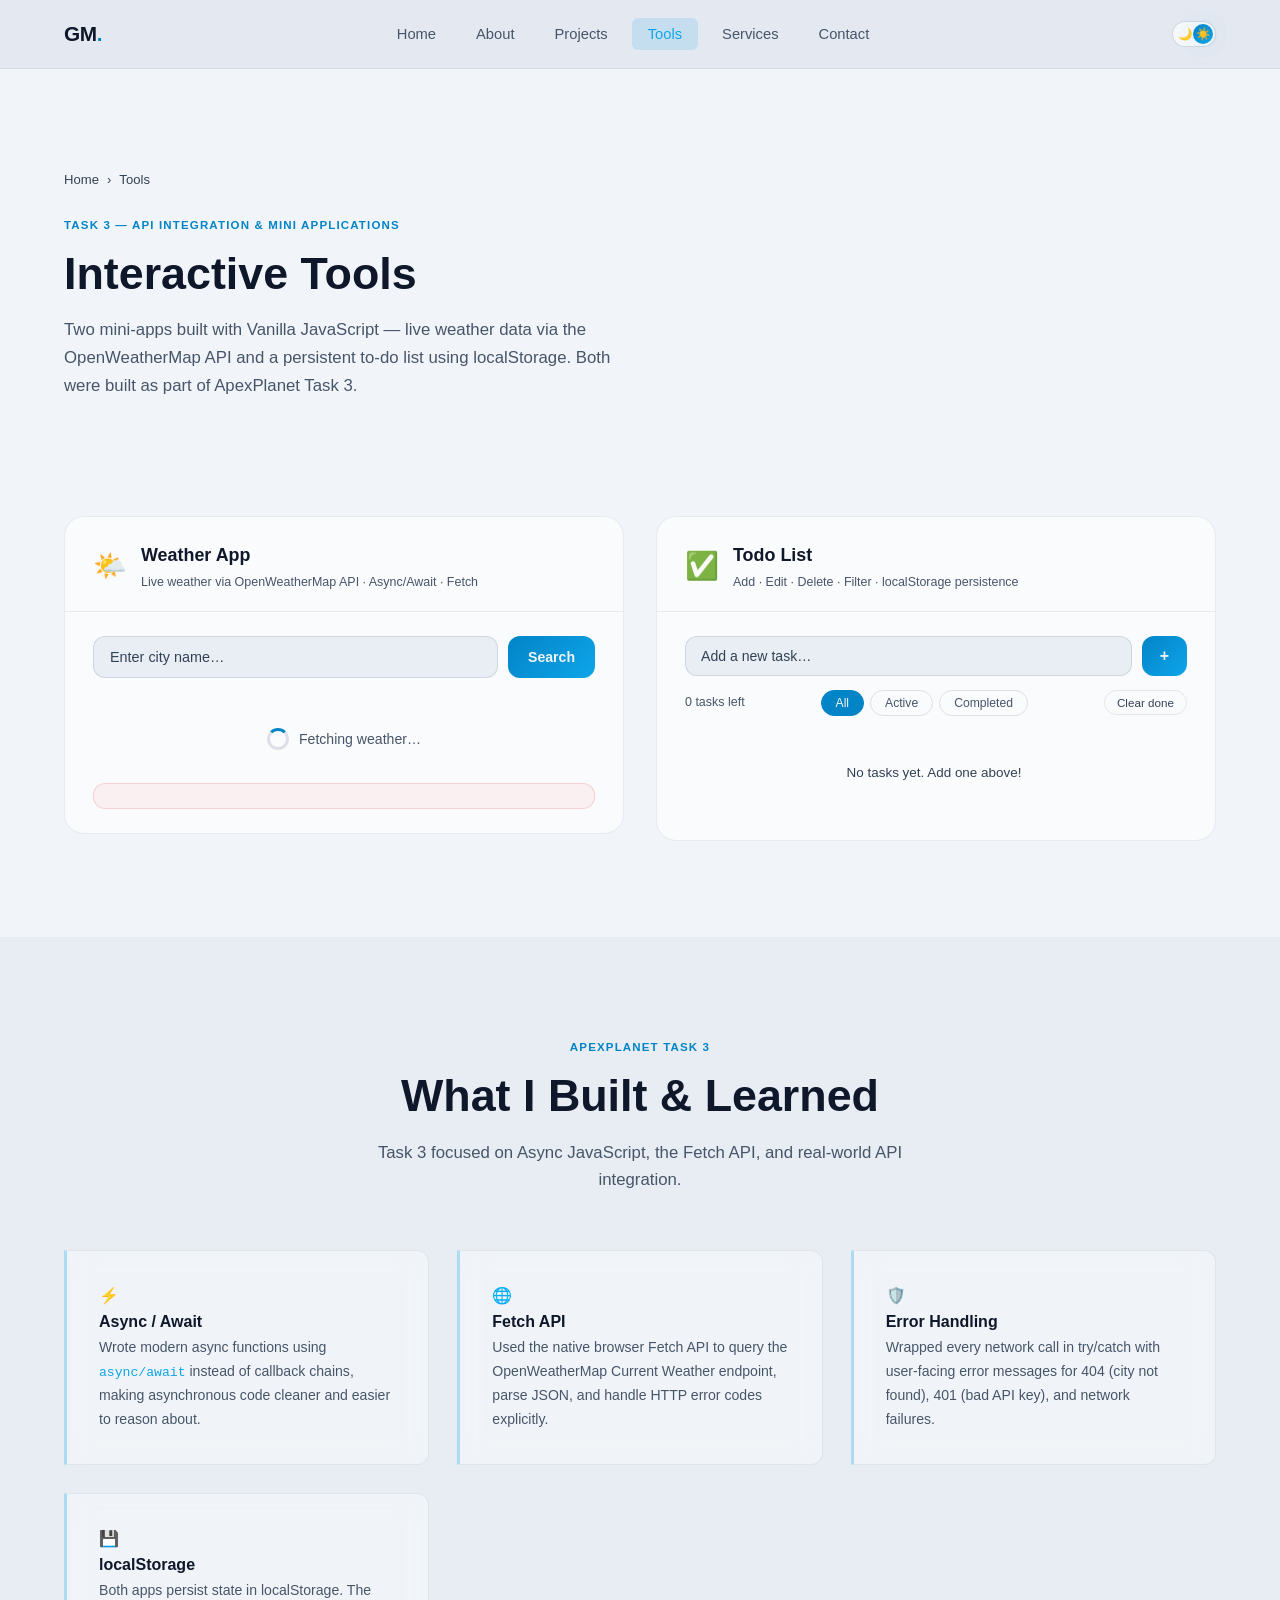
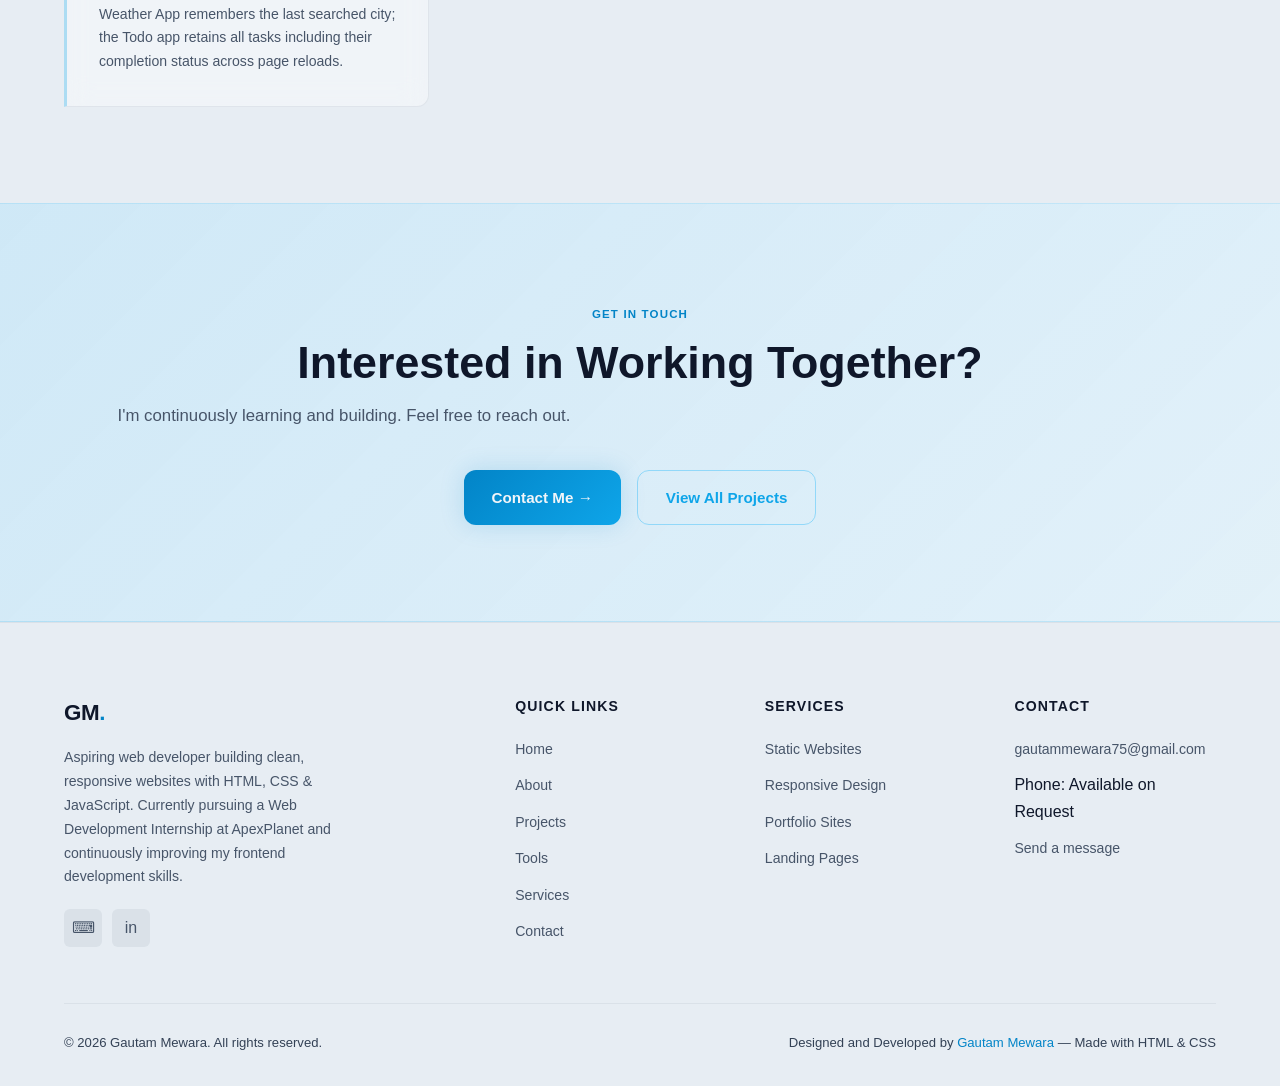
==== commit fdabcf1a: "Update tools.html" ====
--- a/tools.html
+++ b/tools.html
@@ -86,7 +86,7 @@
             <div class="app-card-body">
 
               <!-- API key missing notice (hidden by default, shown by JS if key is placeholder) -->
-              <div class="api-notice" id="weather-api-missing" hidden>
+              <div class="api-notice" id="weather-api-missing" hidden style="display:none;">
                 <span aria-hidden="true">⚠️</span>
                 <span>
                   <strong>API Key Required.</strong><br/>
